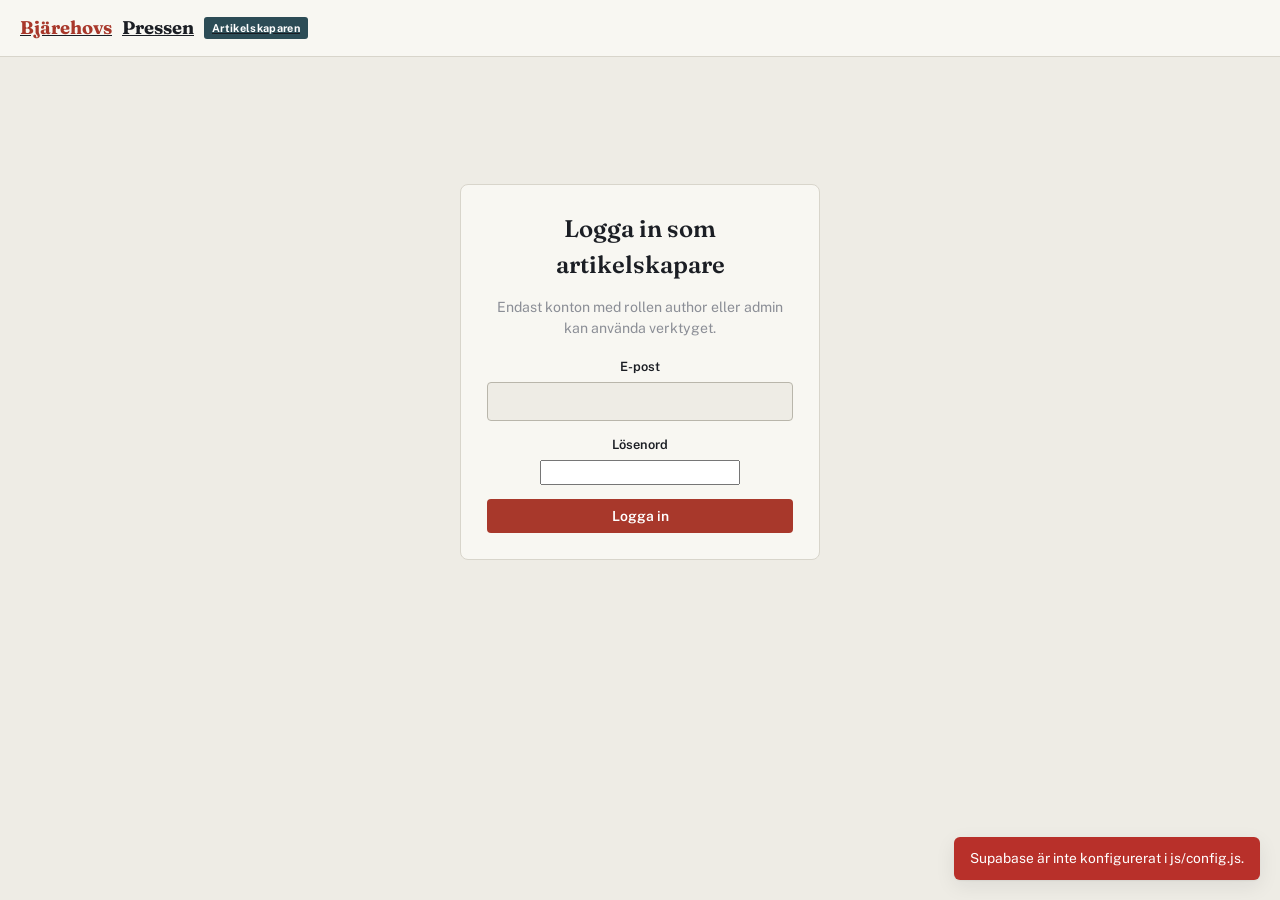
==== creator/index.html @ 05c39773 "Add files via upload" ====
<!DOCTYPE html>
<html lang="sv">
<head>
<meta charset="UTF-8">
<meta name="viewport" content="width=device-width, initial-scale=1">
<title>Artikelskaparen — Bjärehovs Pressen</title>
<meta name="robots" content="noindex">
<link rel="icon" href="data:image/svg+xml,<svg xmlns=%22http://www.w3.org/2000/svg%22 viewBox=%220 0 100 100%22><text y=%22.9em%22 font-size=%2290%22>✍️</text></svg>">
<link rel="stylesheet" href="creator.css">
</head>
<body>

<!-- ============================== TOPBAR ============================== -->
<header class="cr-topbar">
    <a href="index.html" class="cr-brand">
        <span class="mark">Bjärehovs</span> Pressen <span class="tag">Artikelskaparen</span>
    </a>
    <div class="cr-topbar-actions" id="topbarActions">
        <span class="status-pill" id="statusPill"><span class="dot"></span><span id="statusText">Ej ändrat</span></span>
        <button class="btn btn-ghost btn-sm" id="myArticlesBtn">Mina artiklar</button>
        <button class="btn btn-outline btn-sm" id="newArticleBtn">Ny artikel</button>
        <button class="btn btn-outline btn-sm" id="previewBtn">Förhandsgranska</button>
        <button class="btn btn-outline btn-sm" id="saveDraftBtn">Spara utkast</button>
        <button class="btn btn-primary btn-sm" id="publishBtn">Publicera</button>
        <a href="../index.html" class="btn btn-ghost btn-sm">Till sajten</a>
        <button class="icon-btn" id="logoutBtn" title="Logga ut" aria-label="Logga ut">
            <svg viewBox="0 0 24 24" stroke-width="2" stroke-linecap="round"><path d="M9 21H5a2 2 0 01-2-2V5a2 2 0 012-2h4M16 17l5-5-5-5M21 12H9"/></svg>
        </button>
    </div>
</header>

<!-- ============================== GATE: laddar / ej behörig / logga in ============================== -->
<div class="gate-screen hidden" id="gateLoading">
    <h1>Laddar Artikelskaparen…</h1>
</div>

<div class="gate-screen hidden" id="gateDenied">
    <h1>Ingen åtkomst</h1>
    <p>Artikelskaparen är endast till för behöriga artikelskapare (roll <strong>author</strong> eller <strong>admin</strong>). Ditt konto har inte den behörigheten.</p>
    <a href="../index.html" class="btn btn-outline" style="margin-top:10px;">Till Bjärehovs Pressen</a>
</div>

<div class="gate-screen hidden" id="gateLoggedOut">
    <div class="auth-box">
        <h2 style="margin-bottom:4px;">Logga in som artikelskapare</h2>
        <p style="color:var(--cr-ink-faint);font-size:.88rem;margin-bottom:18px;">Endast konton med rollen author eller admin kan använda verktyget.</p>
        <div id="gateAuthError" class="form-error"></div>
        <form id="gateLoginForm">
            <div class="field">
                <label for="gateEmail">E-post</label>
                <input type="text" id="gateEmail" required>
            </div>
            <div class="field">
                <label for="gatePassword">Lösenord</label>
                <input type="password" id="gatePassword" required>
            </div>
            <button type="submit" class="btn btn-primary" style="width:100%;justify-content:center;">Logga in</button>
        </form>
    </div>
</div>

<!-- ============================== HUVUDVY: EDITOR ============================== -->
<div class="cr-shell hidden" id="editorShell">
    <div class="cr-editor-col">
        <div class="panel">
            <input type="text" class="title-input" id="titleInput" placeholder="Skriv rubriken här…" maxlength="200">
            <textarea class="excerpt-input" id="excerptInput" placeholder="Skriv en kort ingress (visas i nyhetskort och sökresultat)…" maxlength="400" rows="2"></textarea>

            <div id="quillEditor"></div>

            <div class="editor-footer-row">
                <span id="wordCount">0 ord · 0 tecken</span>
                <span id="autosaveHint">Autosparas lokalt medan du skriver</span>
            </div>
        </div>
    </div>

    <div class="cr-side-col">
        <div class="panel">
            <h3>Metadata</h3>
            <div class="field">
                <label for="categorySelect">Kategori</label>
                <div class="category-select-grid" id="categoryGrid"></div>
            </div>
            <div class="field">
                <label for="slugInput">Slug (webbadress)</label>
                <div class="slug-row">
                    <input type="text" id="slugInput" placeholder="artikel-titel">
                    <button class="btn btn-ghost btn-sm" id="regenSlugBtn" title="Generera från rubrik" type="button">↻</button>
                </div>
                <div class="field-hint">bjarehovspressen.se/#/artikel/<span id="slugPreview">…</span></div>
            </div>
            <div class="field">
                <label for="publishAtInput">Publiceringstid</label>
                <input type="datetime-local" id="publishAtInput">
                <div class="field-hint">Lämna tomt för att publicera direkt vid publicering.</div>
            </div>
        </div>

        <div class="panel">
            <h3>Omslagsbild</h3>
            <div id="coverPreviewWrap" class="hidden">
                <div class="cover-preview">
                    <img id="coverPreviewImg" src="" alt="">
                    <button class="remove-cover" id="removeCoverBtn" type="button" aria-label="Ta bort bild">✕</button>
                </div>
            </div>
            <label class="cover-drop" id="coverDrop">
                <span id="coverDropLabel">Klicka för att ladda upp omslagsbild (JPG/PNG, max 5 MB)</span>
                <input type="file" id="coverInput" accept="image/*" class="hidden">
            </label>
        </div>

        <div class="panel">
            <h3>Status</h3>
            <div class="field-hint" id="articleStatusLine">Nytt utkast — inte sparat än.</div>
        </div>
    </div>
</div>

<!-- ============================== VY: MINA ARTIKLAR ============================== -->
<div class="cr-shell hidden" id="listShell" style="grid-template-columns:1fr;">
    <div class="panel">
        <h3 id="myArticlesHeading">Mina artiklar</h3>
        <div id="myArticlesList"></div>
    </div>
</div>

<!-- ============================== FÖRHANDSGRANSKNING ============================== -->
<div class="modal-backdrop" id="previewModal">
    <div class="preview-box">
        <div class="preview-topbar">
            <strong>Förhandsgranskning</strong>
            <button class="btn btn-ghost btn-sm" id="closePreviewBtn">Stäng</button>
        </div>
        <div class="preview-content">
            <span class="cat-tag" id="pvCat"><span></span></span>
            <h1 id="pvTitle"></h1>
            <p class="excerpt" id="pvExcerpt"></p>
            <div class="cover hidden" id="pvCoverWrap"><img id="pvCoverImg" src="" alt=""></div>
            <div class="body-content" id="pvBody"></div>
        </div>
    </div>
</div>

<div class="toast-stack" id="toastStack"></div>

<script src="https://cdn.jsdelivr.net/npm/@supabase/supabase-js@2"></script>
<script src="https://cdnjs.cloudflare.com/ajax/libs/quill/1.3.7/quill.min.js"></script>
<script src="../js/config.js"></script>
<script src="creator.js"></script>
</body>
</html>
---- creator/creator.css ----
/* ============================================================================
   ARTIKELSKAPAREN — creator.css
   Delar färgtoken-systemet med publika sajten men med ett redaktionellt,
   verktygsorienterat gränssnitt (arbetsyta, inte nyhetsflöde).
   ========================================================================= */

@import url('https://fonts.googleapis.com/css2?family=Fraunces:ital,opsz,wght@0,9..144,500;0,9..144,600;0,9..144,700&family=Public+Sans:ital,wght@0,400;0,500;0,600;0,700&display=swap');
@import url('https://cdnjs.cloudflare.com/ajax/libs/quill/1.3.7/quill.snow.min.css');

:root {
    --cr-bg: #eeece5;
    --cr-panel: #f8f7f2;
    --cr-ink: #1b1e24;
    --cr-ink-soft: #565a63;
    --cr-ink-faint: #8b8e96;
    --cr-line: #d8d5cb;
    --cr-line-strong: #b9b6ab;
    --cr-red: #a8382b;
    --cr-red-dark: #862c22;
    --cr-sea: #2c4c56;
    --cr-success: #2f7a4f;
    --cr-danger: #b8302a;
    --cr-warn: #b8892f;

    --font-display: 'Fraunces', Georgia, serif;
    --font-ui: 'Public Sans', -apple-system, BlinkMacSystemFont, sans-serif;
    --cr-radius: 4px;
    --cr-shadow: 0 1px 2px rgba(27,30,36,.06), 0 6px 20px rgba(27,30,36,.08);
}

@media (prefers-color-scheme: dark) {
    :root {
        --cr-bg: #121317; --cr-panel: #1b1d22; --cr-ink: #ece9e1;
        --cr-ink-soft: #b0aea7; --cr-ink-faint: #7d7b76;
        --cr-line: #2f3137; --cr-line-strong: #42444b;
        --cr-red: #d9614f; --cr-red-dark: #c24936; --cr-sea: #6fa3af;
        --cr-shadow: 0 1px 2px rgba(0,0,0,.4), 0 8px 24px rgba(0,0,0,.4);
    }
}

* , *::before, *::after { box-sizing: border-box; }
html { scroll-behavior: smooth; }
body {
    margin: 0;
    background: var(--cr-bg);
    color: var(--cr-ink);
    font-family: var(--font-ui);
    line-height: 1.5;
}
h1,h2,h3 { font-family: var(--font-display); margin: 0; font-weight: 600; }
button, input, textarea, select { font-family: inherit; font-size: inherit; color: inherit; }
button { cursor: pointer; }
a { color: inherit; }
:focus-visible { outline: 2px solid var(--cr-sea); outline-offset: 2px; }

/* ---- Topbar ---- */
.cr-topbar {
    position: sticky; top: 0; z-index: 40;
    background: var(--cr-panel);
    border-bottom: 1px solid var(--cr-line);
    display: flex; align-items: center; justify-content: space-between;
    padding: 10px 20px;
    gap: 16px;
    flex-wrap: wrap;
}
.cr-brand {
    display: flex; align-items: center; gap: 10px;
    font-family: var(--font-display); font-weight: 700; font-size: 1.15rem;
}
.cr-brand .mark { color: var(--cr-red); }
.cr-brand .tag {
    font-family: var(--font-ui); font-size: .68rem; font-weight: 700;
    background: var(--cr-sea); color: #fff; padding: 3px 8px; border-radius: 3px;
    letter-spacing: .03em;
}
.cr-topbar-actions { display: flex; align-items: center; gap: 8px; flex-wrap: wrap; }

.status-pill {
    display: inline-flex; align-items: center; gap: 6px;
    font-size: .8rem; color: var(--cr-ink-faint);
    padding: 6px 10px; border-radius: 999px; border: 1px solid var(--cr-line);
}
.status-pill .dot { width: 7px; height: 7px; border-radius: 50%; background: var(--cr-ink-faint); }
.status-pill.saved .dot { background: var(--cr-success); }
.status-pill.saving .dot { background: var(--cr-warn); animation: pulse 1s ease-in-out infinite; }
.status-pill.dirty .dot { background: var(--cr-danger); }
@keyframes pulse { 50% { opacity: .35; } }

.btn {
    display: inline-flex; align-items: center; gap: 6px;
    padding: 8px 14px; border-radius: var(--cr-radius);
    border: 1px solid transparent; font-weight: 600; font-size: .87rem;
    transition: background .15s ease, border-color .15s ease, opacity .15s ease, transform .1s ease;
    white-space: nowrap;
}
.btn:active { transform: translateY(1px); }
.btn:disabled { opacity: .5; cursor: not-allowed; transform: none; }
.btn-primary { background: var(--cr-red); color: #fff; }
.btn-primary:hover:not(:disabled) { background: var(--cr-red-dark); }
.btn-outline { background: transparent; border-color: var(--cr-line-strong); }
.btn-outline:hover:not(:disabled) { border-color: var(--cr-ink); }
.btn-ghost { background: transparent; color: var(--cr-ink-soft); }
.btn-ghost:hover:not(:disabled) { color: var(--cr-ink); background: var(--cr-bg); }
.btn-sm { padding: 6px 10px; font-size: .8rem; }

.icon-btn {
    width: 36px; height: 36px; display: inline-flex; align-items: center; justify-content: center;
    border-radius: 50%; border: 1px solid var(--cr-line); background: var(--cr-panel);
}
.icon-btn svg { width: 17px; height: 17px; stroke: currentColor; fill: none; }
.icon-btn:hover { border-color: var(--cr-line-strong); }

/* ---- Layout ---- */
.cr-shell {
    max-width: 1320px;
    margin: 0 auto;
    padding: 24px 20px 80px;
    display: grid;
    grid-template-columns: 1fr;
    gap: 24px;
}
@media (min-width: 1050px) {
    .cr-shell { grid-template-columns: 1fr 320px; align-items: start; }
}

.cr-editor-col { min-width: 0; }
.cr-side-col { display: flex; flex-direction: column; gap: 18px; position: sticky; top: 76px; }

.panel {
    background: var(--cr-panel);
    border: 1px solid var(--cr-line);
    border-radius: 8px;
    padding: 18px;
}
.panel h3 {
    font-size: .8rem; text-transform: uppercase; letter-spacing: .06em;
    color: var(--cr-ink-faint); font-family: var(--font-ui); margin-bottom: 14px;
}

.field { margin-bottom: 14px; }
.field:last-child { margin-bottom: 0; }
.field label { display: block; font-size: .8rem; font-weight: 600; margin-bottom: 6px; }
.field input[type=text], .field input[type=datetime-local], .field select, .field textarea {
    width: 100%; padding: 9px 11px; border-radius: 4px;
    border: 1px solid var(--cr-line-strong); background: var(--cr-bg); color: var(--cr-ink);
}
.field textarea { resize: vertical; min-height: 64px; }
.field-hint { font-size: .74rem; color: var(--cr-ink-faint); margin-top: 4px; }
.field-count { font-size: .74rem; color: var(--cr-ink-faint); text-align: right; margin-top: 4px; }

.slug-row { display: flex; align-items: center; gap: 6px; }
.slug-row input { flex: 1; }

/* Title input styled like a headline */
.title-input {
    width: 100%;
    border: none; background: transparent;
    font-family: var(--font-display);
    font-size: 2rem; font-weight: 600; line-height: 1.2;
    color: var(--cr-ink);
    padding: 4px 0 10px;
    border-bottom: 2px solid var(--cr-line);
    margin-bottom: 14px;
}
.title-input:focus { outline: none; border-color: var(--cr-sea); }
.title-input::placeholder { color: var(--cr-ink-faint); }

.excerpt-input {
    width: 100%; border: none; background: transparent;
    font-family: var(--font-display); font-style: italic;
    font-size: 1.1rem; color: var(--cr-ink-soft);
    resize: none; min-height: 46px;
    border-bottom: 1px solid var(--cr-line);
    padding-bottom: 12px; margin-bottom: 18px;
}
.excerpt-input:focus { outline: none; border-color: var(--cr-sea); }

/* Quill overrides */
.ql-toolbar.ql-snow {
    border-color: var(--cr-line) !important;
    border-radius: 6px 6px 0 0;
    background: var(--cr-panel);
    position: sticky;
    top: 60px;
    z-index: 10;
}
.ql-container.ql-snow {
    border-color: var(--cr-line) !important;
    border-radius: 0 0 6px 6px;
    font-family: var(--font-ui);
    font-size: 1.02rem;
    background: var(--cr-panel);
    min-height: 420px;
}
.ql-editor { min-height: 420px; color: var(--cr-ink); }
.ql-editor.ql-blank::before { color: var(--cr-ink-faint); font-style: normal; }
.ql-snow .ql-stroke { stroke: var(--cr-ink-soft); }
.ql-snow .ql-fill { fill: var(--cr-ink-soft); }
.ql-snow .ql-picker { color: var(--cr-ink-soft); }
.ql-snow.ql-toolbar button:hover, .ql-snow .ql-toolbar button:hover,
.ql-snow.ql-toolbar button.ql-active, .ql-snow .ql-toolbar button.ql-active { color: var(--cr-red); }
.ql-snow.ql-toolbar button:hover .ql-stroke, .ql-snow .ql-toolbar button.ql-active .ql-stroke { stroke: var(--cr-red); }

.editor-footer-row {
    display: flex; justify-content: space-between; align-items: center;
    margin-top: 10px; font-size: .78rem; color: var(--cr-ink-faint); flex-wrap: wrap; gap: 6px;
}

/* Cover image */
.cover-drop {
    border: 1.5px dashed var(--cr-line-strong);
    border-radius: 6px;
    padding: 16px;
    text-align: center;
    color: var(--cr-ink-faint);
    font-size: .84rem;
    cursor: pointer;
    transition: border-color .15s ease;
}
.cover-drop:hover { border-color: var(--cr-sea); }
.cover-preview {
    width: 100%; aspect-ratio: 16/9; border-radius: 6px; overflow: hidden;
    background: var(--cr-bg); margin-bottom: 10px; position: relative;
}
.cover-preview img { width: 100%; height: 100%; object-fit: cover; }
.cover-preview .remove-cover {
    position: absolute; top: 6px; right: 6px;
    background: rgba(0,0,0,.6); color: #fff; border-radius: 50%;
    width: 26px; height: 26px; display: flex; align-items: center; justify-content: center;
}

.category-select-grid { display: grid; grid-template-columns: 1fr 1fr; gap: 6px; }
.cat-radio {
    display: flex; align-items: center; gap: 6px;
    padding: 7px 9px; border: 1px solid var(--cr-line); border-radius: 4px;
    font-size: .82rem; cursor: pointer;
}
.cat-radio input { accent-color: var(--cr-sea); }
.cat-radio.checked { border-color: var(--cr-sea); background: color-mix(in srgb, var(--cr-sea) 10%, transparent); }

/* Mina artiklar */
.article-list-item {
    display: flex; align-items: center; justify-content: space-between; gap: 10px;
    padding: 11px 4px; border-bottom: 1px solid var(--cr-line);
    font-size: .86rem;
}
.article-list-item:last-child { border-bottom: none; }
.ali-title { font-weight: 600; margin-bottom: 3px; }
.ali-meta { color: var(--cr-ink-faint); font-size: .76rem; }
.status-badge {
    font-size: .7rem; font-weight: 700; padding: 2px 8px; border-radius: 999px;
    text-transform: uppercase; letter-spacing: .03em; flex-shrink: 0;
}
.status-badge.draft { background: color-mix(in srgb, var(--cr-warn) 18%, transparent); color: var(--cr-warn); }
.status-badge.published { background: color-mix(in srgb, var(--cr-success) 18%, transparent); color: var(--cr-success); }
.status-badge.archived { background: color-mix(in srgb, var(--cr-ink-faint) 20%, transparent); color: var(--cr-ink-faint); }

/* Access denied / gate */
.gate-screen {
    min-height: 70vh; display: flex; flex-direction: column; align-items: center; justify-content: center;
    text-align: center; padding: 40px 20px; gap: 10px;
}
.gate-screen h1 { font-size: 1.6rem; }
.gate-screen p { color: var(--cr-ink-soft); max-width: 44ch; }

/* Modal: preview */
.modal-backdrop {
    position: fixed; inset: 0; background: rgba(15,15,15,.6);
    display: none; align-items: flex-start; justify-content: center;
    padding: 4vh 16px; z-index: 200; overflow-y: auto;
}
.modal-backdrop.open { display: flex; }
.preview-box {
    width: 100%; max-width: 780px; background: var(--cr-panel);
    border-radius: 8px; box-shadow: var(--cr-shadow); padding: 0;
    margin-bottom: 4vh;
}
.preview-topbar {
    display: flex; justify-content: space-between; align-items: center;
    padding: 14px 20px; border-bottom: 1px solid var(--cr-line);
}
.preview-topbar strong { font-size: .82rem; text-transform: uppercase; letter-spacing: .05em; color: var(--cr-ink-faint); }
.preview-content { padding: 28px 32px 40px; }
.preview-content .cat-tag {
    display: inline-flex; align-items: center; gap: 6px; font-size: .76rem; font-weight: 700; margin-bottom: 12px;
}
.preview-content .cat-tag::before { content:""; width: 8px; height: 8px; border-radius: 50%; background: var(--cr-red); }
.preview-content h1 { font-size: 2rem; margin-bottom: 10px; }
.preview-content .excerpt { font-family: var(--font-display); font-style: italic; color: var(--cr-ink-soft); font-size: 1.1rem; margin-bottom: 18px; }
.preview-content .cover { aspect-ratio: 16/9; border-radius: 6px; overflow: hidden; background: var(--cr-bg); margin-bottom: 20px; }
.preview-content .cover img { width: 100%; height: 100%; object-fit: cover; }
.preview-content .body-content { font-size: 1.05rem; line-height: 1.75; }
.preview-content .body-content img { border-radius: 4px; margin: 1.2em 0; max-width: 100%; }
.preview-content .body-content blockquote { border-left: 3px solid var(--cr-red); padding-left: 1em; font-style: italic; color: var(--cr-ink-soft); }

/* Login gate form (reuse simple styling) */
.auth-box { max-width: 360px; margin: 60px auto; background: var(--cr-panel); border: 1px solid var(--cr-line); border-radius: 8px; padding: 26px; }
.form-error { color: var(--cr-danger); font-size: .84rem; margin-bottom: 10px; display: none; }
.form-error.show { display: block; }

/* Toasts (shared pattern) */
.toast-stack { position: fixed; bottom: 20px; right: 20px; display: flex; flex-direction: column; gap: 10px; z-index: 300; }
.toast { background: var(--cr-ink); color: var(--cr-bg); padding: 11px 16px; border-radius: 6px; font-size: .86rem; box-shadow: var(--cr-shadow); }
.toast.error { background: var(--cr-danger); color: #fff; }
.toast.success { background: var(--cr-success); color: #fff; }

.hidden { display: none !important; }
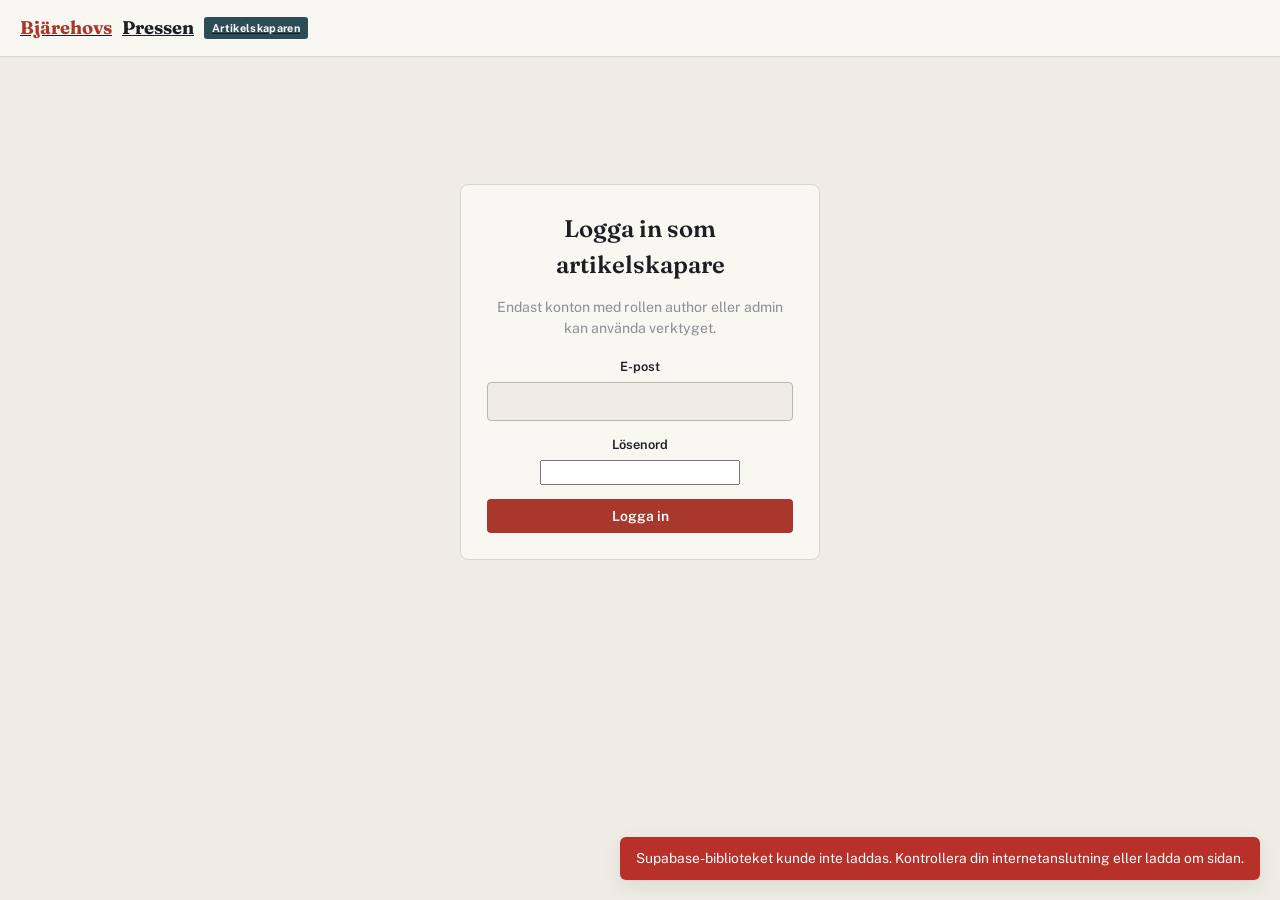
==== commit 5bddb7db: "Add files via upload" ====
--- a/creator/index.html
+++ b/creator/index.html
@@ -18,6 +18,7 @@
     <div class="cr-topbar-actions" id="topbarActions">
         <span class="status-pill" id="statusPill"><span class="dot"></span><span id="statusText">Ej ändrat</span></span>
         <button class="btn btn-ghost btn-sm" id="myArticlesBtn">Mina artiklar</button>
+        <button class="btn btn-ghost btn-sm hidden" id="adminUsersBtn">Användare</button>
         <button class="btn btn-outline btn-sm" id="newArticleBtn">Ny artikel</button>
         <button class="btn btn-outline btn-sm" id="previewBtn">Förhandsgranska</button>
         <button class="btn btn-outline btn-sm" id="saveDraftBtn">Spara utkast</button>
@@ -126,6 +127,20 @@
     </div>
 </div>
 
+<!-- ============================== VY: ANVÄNDARE (ADMIN) ============================== -->
+<div class="cr-shell hidden" id="adminShell" style="grid-template-columns:1fr;">
+    <div class="panel">
+        <h3>Användare</h3>
+        <p class="field-hint" style="margin-top:-6px;margin-bottom:14px;">
+            Ändra vilka konton som är läsare, artikelskapare eller admin. Du kan inte ändra din egen roll här.
+        </p>
+        <div class="field" style="max-width:320px;">
+            <input type="text" id="userSearchInput" placeholder="Sök på namn…">
+        </div>
+        <div id="usersList"></div>
+    </div>
+</div>
+
 <!-- ============================== FÖRHANDSGRANSKNING ============================== -->
 <div class="modal-backdrop" id="previewModal">
     <div class="preview-box">
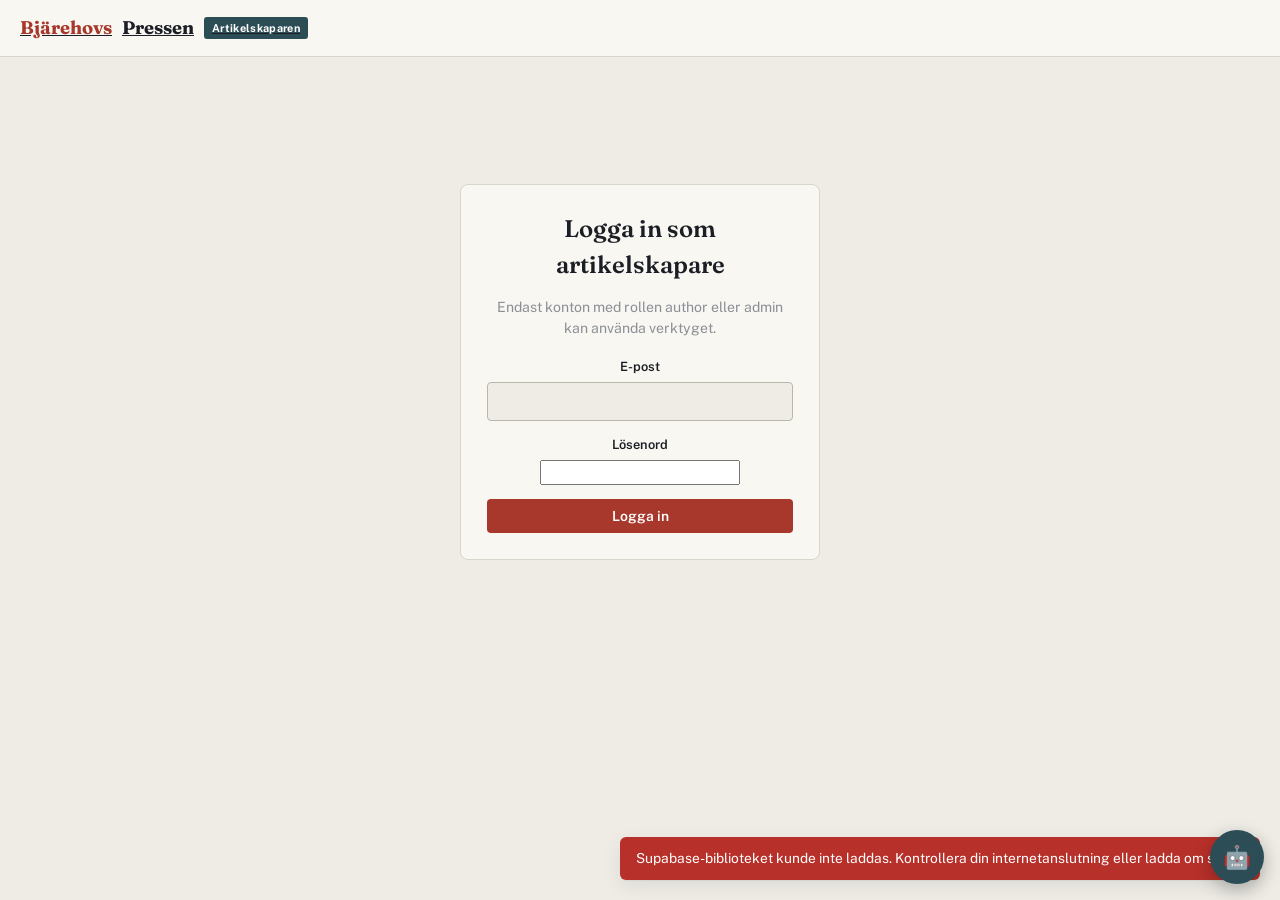
==== commit af60113b: "Add files via upload" ====
--- a/creator/index.html
+++ b/creator/index.html
@@ -160,6 +160,41 @@
 
 <div class="toast-stack" id="toastStack"></div>
 
+<!-- ============================== AI-ASSISTENT ============================== -->
+<button class="ai-fab" id="aiAssistantFab" title="Öppna AI-assistenten" aria-label="Öppna AI-assistenten">🤖</button>
+<div class="ai-panel hidden" id="aiAssistantPanel">
+    <div class="ai-panel-head">
+        <span>🤖 AI-assistent</span>
+        <div style="display:flex;gap:6px;">
+            <a href="https://anchors-arcade.github.io/Ai-Assistant/" target="_blank" rel="noopener" class="icon-btn" title="Öppna i ny flik" style="width:30px;height:30px;">↗</a>
+            <button class="icon-btn" id="aiAssistantClose" title="Stäng" style="width:30px;height:30px;">✕</button>
+        </div>
+    </div>
+    <iframe id="aiAssistantFrame" src="" loading="lazy" title="AI-assistent"></iframe>
+</div>
+<script>
+(function () {
+    var fab = document.getElementById("aiAssistantFab");
+    var panel = document.getElementById("aiAssistantPanel");
+    var closeBtn = document.getElementById("aiAssistantClose");
+    var frame = document.getElementById("aiAssistantFrame");
+    var AI_URL = "https://anchors-arcade.github.io/Ai-Assistant/";
+    function openPanel() {
+        if (!frame.src) frame.src = AI_URL;
+        panel.classList.remove("hidden");
+        fab.setAttribute("aria-expanded", "true");
+    }
+    function closePanel() {
+        panel.classList.add("hidden");
+        fab.setAttribute("aria-expanded", "false");
+    }
+    fab.addEventListener("click", function () {
+        panel.classList.contains("hidden") ? openPanel() : closePanel();
+    });
+    closeBtn.addEventListener("click", closePanel);
+})();
+</script>
+
 <script src="https://cdn.jsdelivr.net/npm/@supabase/supabase-js@2"></script>
 <script src="https://cdnjs.cloudflare.com/ajax/libs/quill/1.3.7/quill.min.js"></script>
 <script src="../js/config.js"></script>
--- a/creator/creator.css
+++ b/creator/creator.css
@@ -46,6 +46,7 @@
     color: var(--cr-ink);
     font-family: var(--font-ui);
     line-height: 1.5;
+    overflow-x: hidden;
 }
 h1,h2,h3 { font-family: var(--font-display); margin: 0; font-weight: 600; }
 button, input, textarea, select { font-family: inherit; font-size: inherit; color: inherit; }
@@ -243,6 +244,7 @@
     display: flex; align-items: center; justify-content: space-between; gap: 10px;
     padding: 11px 4px; border-bottom: 1px solid var(--cr-line);
     font-size: .86rem;
+    flex-wrap: wrap;
 }
 .article-list-item:last-child { border-bottom: none; }
 .ali-title { font-weight: 600; margin-bottom: 3px; }
@@ -254,6 +256,12 @@
 .status-badge.draft { background: color-mix(in srgb, var(--cr-warn) 18%, transparent); color: var(--cr-warn); }
 .status-badge.published { background: color-mix(in srgb, var(--cr-success) 18%, transparent); color: var(--cr-success); }
 .status-badge.archived { background: color-mix(in srgb, var(--cr-ink-faint) 20%, transparent); color: var(--cr-ink-faint); }
+
+@media (max-width: 540px) {
+    .article-list-item { flex-direction: column; align-items: stretch; }
+    .article-list-item > div:last-child { display: flex; flex-wrap: wrap; gap: 8px; }
+    .article-list-item .role-select { flex: 1; min-width: 0; }
+}
 
 /* Access denied / gate */
 .gate-screen {
@@ -305,3 +313,41 @@
 .toast.success { background: var(--cr-success); color: #fff; }
 
 .hidden { display: none !important; }
+
+/* ============================== AI-ASSISTENT-WIDGET ============================== */
+.ai-fab {
+    position: fixed; right: 16px; bottom: 16px; z-index: 400;
+    width: 54px; height: 54px; border-radius: 50%;
+    background: var(--cr-sea); color: #fff; border: none;
+    font-size: 1.4rem; box-shadow: 0 6px 18px rgba(0,0,0,.25);
+    display: flex; align-items: center; justify-content: center;
+    cursor: pointer;
+}
+.ai-fab:hover { background: var(--cr-sea-light, var(--cr-sea)); }
+
+.ai-panel {
+    position: fixed; z-index: 400; inset: 0;
+    background: var(--cr-bg);
+    display: flex; flex-direction: column;
+}
+.ai-panel.hidden { display: none; }
+
+@media (min-width: 640px) {
+    .ai-panel {
+        inset: auto 16px 82px auto;
+        width: min(380px, calc(100vw - 32px));
+        height: min(560px, calc(100vh - 110px));
+        border: 1px solid var(--cr-line-strong);
+        border-radius: var(--cr-radius, 8px);
+        box-shadow: 0 12px 32px rgba(0,0,0,.28);
+        overflow: hidden;
+    }
+}
+
+.ai-panel-head {
+    display: flex; align-items: center; justify-content: space-between;
+    padding: 10px 14px; border-bottom: 1px solid var(--cr-line);
+    font-weight: 700; background: var(--cr-panel);
+    padding-top: max(10px, env(safe-area-inset-top, 0px));
+}
+.ai-panel iframe { flex: 1; width: 100%; border: none; background: #fff; }
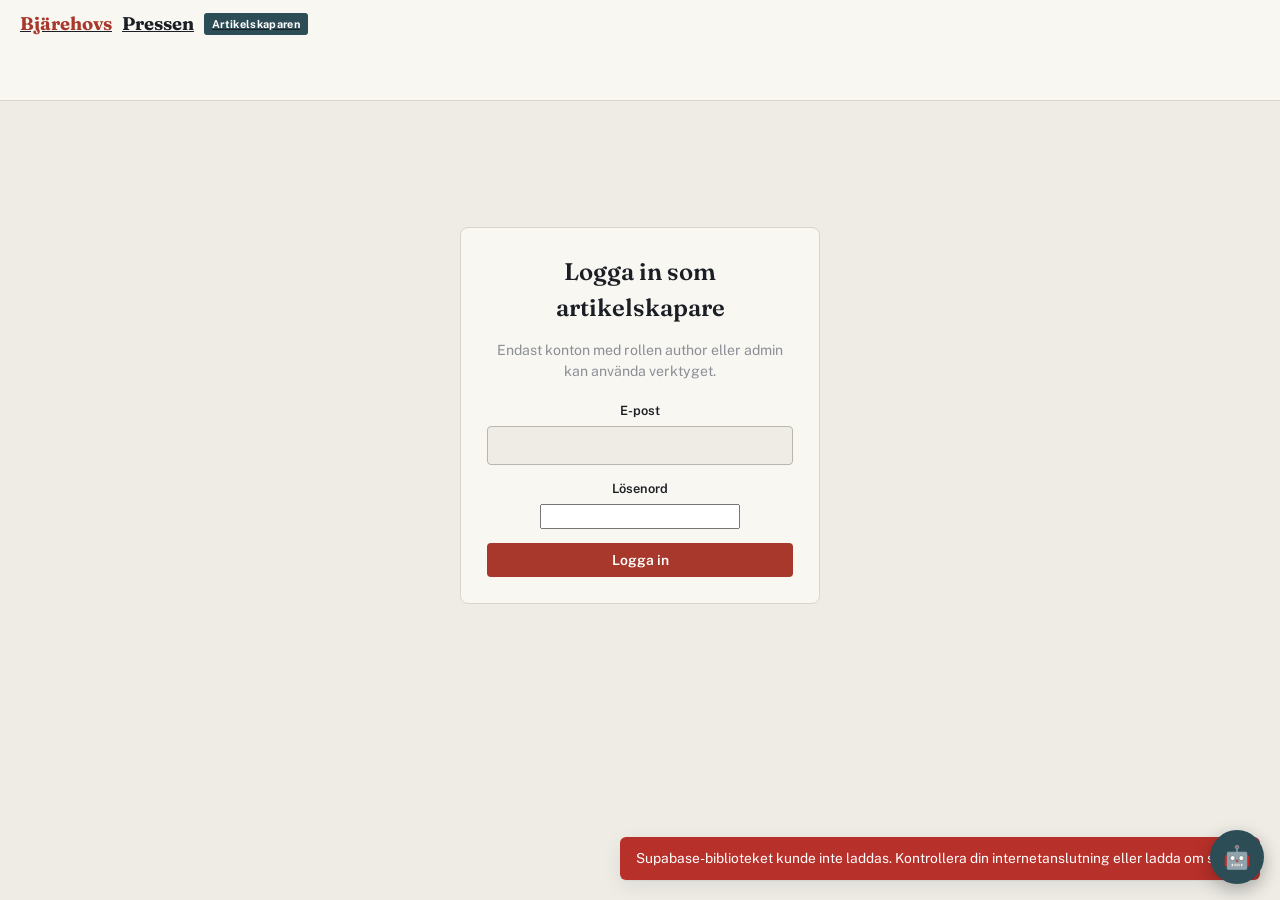
==== commit 81671d6f: "Add files via upload" ====
--- a/creator/index.html
+++ b/creator/index.html
@@ -18,6 +18,9 @@
     <div class="cr-topbar-actions" id="topbarActions">
         <span class="status-pill" id="statusPill"><span class="dot"></span><span id="statusText">Ej ändrat</span></span>
         <button class="btn btn-ghost btn-sm" id="myArticlesBtn">Mina artiklar</button>
+        <button class="btn btn-ghost btn-sm" id="tipsInboxBtn">💡 Tips</button>
+        <button class="btn btn-ghost btn-sm" id="galleryManagerBtn">📸 Galleri</button>
+        <button class="btn btn-ghost btn-sm" id="statsBtn">📈 Statistik</button>
         <button class="btn btn-ghost btn-sm hidden" id="adminUsersBtn">Användare</button>
         <button class="btn btn-outline btn-sm" id="newArticleBtn">Ny artikel</button>
         <button class="btn btn-outline btn-sm" id="previewBtn">Förhandsgranska</button>
@@ -115,6 +118,24 @@
         <div class="panel">
             <h3>Status</h3>
             <div class="field-hint" id="articleStatusLine">Nytt utkast — inte sparat än.</div>
+            <div class="field field-checkbox" style="margin-top:12px;">
+                <label><input type="checkbox" id="isBreakingInput"> 🔴 Markera som Breaking News</label>
+            </div>
+            <div class="field field-checkbox">
+                <label><input type="checkbox" id="isLiveInput"> 📰 Live-artikel (tidsstämplade uppdateringar)</label>
+            </div>
+        </div>
+
+        <div class="panel hidden" id="liveComposerPanel">
+            <h3>🔴 Live-uppdateringar</h3>
+            <div class="field-hint" style="margin-bottom:10px;">Spara artikeln (utkast eller publicerad) innan du lägger till uppdateringar.</div>
+            <form id="liveUpdateForm">
+                <div class="field">
+                    <textarea id="liveUpdateInput" maxlength="500" placeholder="T.ex. 14:17 – Bjärehov gör mål!" rows="2"></textarea>
+                </div>
+                <button type="submit" class="btn btn-outline btn-sm" id="liveUpdateSubmitBtn">Lägg till uppdatering</button>
+            </form>
+            <div id="liveUpdateList" style="margin-top:12px;"></div>
         </div>
     </div>
 </div>
@@ -124,6 +145,45 @@
     <div class="panel">
         <h3 id="myArticlesHeading">Mina artiklar</h3>
         <div id="myArticlesList"></div>
+    </div>
+</div>
+
+<!-- ============================== VY: TIPS-INKORG ============================== -->
+<div class="cr-shell hidden" id="tipsShell" style="grid-template-columns:1fr;">
+    <div class="panel">
+        <h3>💡 Nyhetstips</h3>
+        <div id="tipsList"></div>
+    </div>
+</div>
+
+<!-- ============================== VY: BILDGALLERI-HANTERING ============================== -->
+<div class="cr-shell hidden" id="galleryShell" style="grid-template-columns:1fr;">
+    <div class="panel">
+        <h3>📸 Bildgalleri</h3>
+        <form id="newGalleryForm" style="display:flex;gap:10px;flex-wrap:wrap;align-items:flex-end;margin-bottom:18px;">
+            <div class="field" style="flex:1;min-width:200px;margin-bottom:0;">
+                <label for="galleryTitleInput">Titel</label>
+                <input type="text" id="galleryTitleInput" placeholder="T.ex. Bjärehovs idrottsdag 2026" maxlength="200" required>
+            </div>
+            <div class="field" style="flex:2;min-width:220px;margin-bottom:0;">
+                <label for="galleryDescInput">Beskrivning</label>
+                <input type="text" id="galleryDescInput" placeholder="Kort beskrivning (valfritt)" maxlength="300">
+            </div>
+            <button type="submit" class="btn btn-primary btn-sm">Skapa galleri</button>
+        </form>
+        <div id="galleryManagerList"></div>
+    </div>
+</div>
+
+<!-- ============================== VY: STATISTIKDASHBOARD ============================== -->
+<div class="cr-shell hidden" id="statsShell" style="grid-template-columns:1fr;">
+    <div class="panel">
+        <h3>📈 Statistik</h3>
+        <div class="stats-grid" id="statsSummaryGrid"></div>
+        <h4 style="margin:20px 0 10px;">Visningar per dag (senaste 14 dagarna)</h4>
+        <div class="stats-bar-chart" id="statsBarChart"></div>
+        <h4 style="margin:20px 0 10px;">Mest lästa denna vecka</h4>
+        <div id="statsTopList"></div>
     </div>
 </div>
 
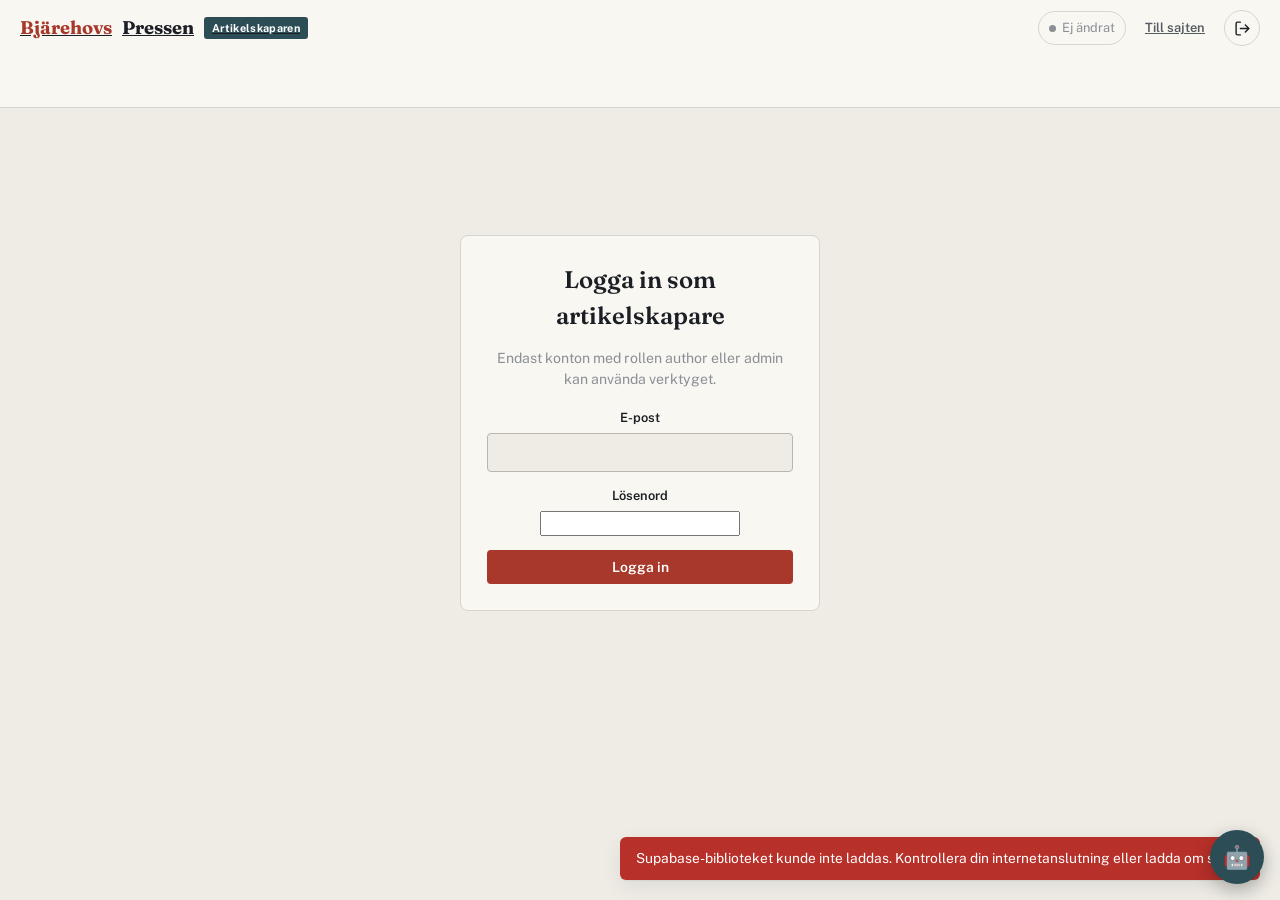
==== commit 11633c54: "Add files via upload" ====
--- a/creator/index.html
+++ b/creator/index.html
@@ -6,30 +6,40 @@
 <title>Artikelskaparen — Bjärehovs Pressen</title>
 <meta name="robots" content="noindex">
 <link rel="icon" href="data:image/svg+xml,<svg xmlns=%22http://www.w3.org/2000/svg%22 viewBox=%220 0 100 100%22><text y=%22.9em%22 font-size=%2290%22>✍️</text></svg>">
+<link rel="stylesheet" href="https://cdnjs.cloudflare.com/ajax/libs/leaflet/1.9.4/leaflet.min.css">
 <link rel="stylesheet" href="creator.css">
 </head>
 <body>
 
 <!-- ============================== TOPBAR ============================== -->
 <header class="cr-topbar">
-    <a href="index.html" class="cr-brand">
-        <span class="mark">Bjärehovs</span> Pressen <span class="tag">Artikelskaparen</span>
-    </a>
-    <div class="cr-topbar-actions" id="topbarActions">
-        <span class="status-pill" id="statusPill"><span class="dot"></span><span id="statusText">Ej ändrat</span></span>
-        <button class="btn btn-ghost btn-sm" id="myArticlesBtn">Mina artiklar</button>
-        <button class="btn btn-ghost btn-sm" id="tipsInboxBtn">💡 Tips</button>
-        <button class="btn btn-ghost btn-sm" id="galleryManagerBtn">📸 Galleri</button>
-        <button class="btn btn-ghost btn-sm" id="statsBtn">📈 Statistik</button>
-        <button class="btn btn-ghost btn-sm hidden" id="adminUsersBtn">Användare</button>
-        <button class="btn btn-outline btn-sm" id="newArticleBtn">Ny artikel</button>
-        <button class="btn btn-outline btn-sm" id="previewBtn">Förhandsgranska</button>
-        <button class="btn btn-outline btn-sm" id="saveDraftBtn">Spara utkast</button>
-        <button class="btn btn-primary btn-sm" id="publishBtn">Publicera</button>
-        <a href="../index.html" class="btn btn-ghost btn-sm">Till sajten</a>
-        <button class="icon-btn" id="logoutBtn" title="Logga ut" aria-label="Logga ut">
-            <svg viewBox="0 0 24 24" stroke-width="2" stroke-linecap="round"><path d="M9 21H5a2 2 0 01-2-2V5a2 2 0 012-2h4M16 17l5-5-5-5M21 12H9"/></svg>
-        </button>
+    <div class="cr-topbar-top">
+        <a href="index.html" class="cr-brand">
+            <span class="mark">Bjärehovs</span> Pressen <span class="tag">Artikelskaparen</span>
+        </a>
+        <div class="cr-topbar-meta">
+            <span class="status-pill" id="statusPill"><span class="dot"></span><span id="statusText">Ej ändrat</span></span>
+            <a href="../index.html" class="btn btn-ghost btn-sm">Till sajten</a>
+            <button class="icon-btn" id="logoutBtn" title="Logga ut" aria-label="Logga ut">
+                <svg viewBox="0 0 24 24" stroke-width="2" stroke-linecap="round"><path d="M9 21H5a2 2 0 01-2-2V5a2 2 0 012-2h4M16 17l5-5-5-5M21 12H9"/></svg>
+            </button>
+        </div>
+    </div>
+    <div class="cr-topbar-bottom" id="topbarActions">
+        <div class="cr-tabs">
+            <button class="cr-tab" id="myArticlesBtn">Mina artiklar</button>
+            <button class="cr-tab" id="tipsInboxBtn">💡 Tips</button>
+            <button class="cr-tab" id="galleryManagerBtn">📸 Galleri</button>
+            <button class="cr-tab" id="pollsManagerBtn">📊 Omröstningar</button>
+            <button class="cr-tab" id="statsBtn">📈 Statistik</button>
+            <button class="cr-tab hidden" id="adminUsersBtn">Användare</button>
+        </div>
+        <div class="cr-workflow">
+            <button class="btn btn-outline btn-sm" id="newArticleBtn">Ny artikel</button>
+            <button class="btn btn-outline btn-sm" id="previewBtn">Förhandsgranska</button>
+            <button class="btn btn-outline btn-sm" id="saveDraftBtn">Spara utkast</button>
+            <button class="btn btn-primary btn-sm" id="publishBtn">Publicera</button>
+        </div>
     </div>
 </header>
 
@@ -99,6 +109,44 @@
                 <input type="datetime-local" id="publishAtInput">
                 <div class="field-hint">Lämna tomt för att publicera direkt vid publicering.</div>
             </div>
+            <div class="field">
+                <label for="deleteAtInput">🗑️ Radera automatiskt vid</label>
+                <input type="datetime-local" id="deleteAtInput">
+                <div class="quick-delete-row">
+                    <input type="number" id="deleteAfterMinInput" min="1" step="1" placeholder="t.ex. 30">
+                    <button type="button" class="btn btn-ghost btn-sm" id="setDeleteAfterMinBtn">Radera om X min</button>
+                    <button type="button" class="btn btn-ghost btn-sm" id="clearDeleteAtBtn">Rensa</button>
+                </div>
+                <div class="field-hint">Artikeln tas bort automatiskt (även från publika sajten) vid den valda tidpunkten. Lämna tomt om den inte ska raderas automatiskt.</div>
+            </div>
+        </div>
+
+        <div class="panel">
+            <h3>📍 Plats (Bjärehov-kartan)</h3>
+            <div class="field-hint" style="margin-bottom:10px;">Klicka på kartan där händelsen finns/skedde för att sätta platsen — den visas då på <a href="../index.html#/karta" target="_blank">Bjärehov-kartan</a> på startsidan. Lämna tomt om artikeln inte hör till en specifik plats.</div>
+            <div id="locationPickerMap"></div>
+            <div class="location-quickfill" style="margin-top:10px;">
+                <button type="button" class="btn btn-ghost btn-sm" id="useSchoolCoordsBtn">Använd Bjärehovskolan</button>
+                <button type="button" class="btn btn-ghost btn-sm" id="clearCoordsBtn">Rensa plats</button>
+            </div>
+
+            <details style="margin-top:14px;">
+                <summary style="cursor:pointer;font-size:.82rem;color:var(--bp-ink-faint,#888);">Avancerat: sätt plats via länk, Plus Code eller koordinater</summary>
+                <div class="field" style="margin-top:10px;">
+                    <label for="mapLinkInput">Google Maps/Earth-länk eller Plus Code</label>
+                    <input type="text" id="mapLinkInput" placeholder="T.ex. en full Maps/Earth-länk, eller en Plus Code som P2CC+6G">
+                    <div class="field-hint">Förkortade länkar (maps.app.goo.gl) går inte att läsa av direkt — öppna den i webbläsaren först och klistra in adressen därifrån. Korta Plus Codes (utan de första tecknen) tolkas utifrån Bjärehovsområdet.</div>
+                    <button type="button" class="btn btn-ghost btn-sm" id="useMapLinkBtn" style="margin-top:6px;">Använd</button>
+                </div>
+                <div class="field">
+                    <label for="latInput">Latitud</label>
+                    <input type="text" id="latInput" placeholder="T.ex. 55.72061" inputmode="decimal">
+                </div>
+                <div class="field">
+                    <label for="lngInput">Longitud</label>
+                    <input type="text" id="lngInput" placeholder="T.ex. 13.02144" inputmode="decimal">
+                </div>
+            </details>
         </div>
 
         <div class="panel">
@@ -124,6 +172,7 @@
             <div class="field field-checkbox">
                 <label><input type="checkbox" id="isLiveInput"> 📰 Live-artikel (tidsstämplade uppdateringar)</label>
             </div>
+            <button type="button" class="btn btn-danger btn-sm hidden" id="deleteArticleBtn" style="margin-top:14px;width:100%;justify-content:center;">🗑️ Radera artikel</button>
         </div>
 
         <div class="panel hidden" id="liveComposerPanel">
@@ -172,6 +221,37 @@
             <button type="submit" class="btn btn-primary btn-sm">Skapa galleri</button>
         </form>
         <div id="galleryManagerList"></div>
+    </div>
+</div>
+
+<!-- ============================== VY: OMRÖSTNINGAR ============================== -->
+<div class="cr-shell hidden" id="pollsShell" style="grid-template-columns:1fr;">
+    <div class="panel">
+        <h3>📊 Ny omröstning</h3>
+        <div class="field">
+            <label for="pollQuestionInput">Fråga</label>
+            <input type="text" id="pollQuestionInput" placeholder="T.ex. Vilken skolmat ska vi ha oftare?" maxlength="200">
+        </div>
+        <div class="field">
+            <label for="pollDescInput">Beskrivning (valfritt)</label>
+            <input type="text" id="pollDescInput" placeholder="Kort förklaring (valfritt)" maxlength="500">
+        </div>
+        <div class="field">
+            <label>Svarsalternativ</label>
+            <div id="pollOptionsList">
+                <div class="poll-option-row"><input type="text" class="poll-option-input" placeholder="Alternativ 1" maxlength="120"></div>
+                <div class="poll-option-row"><input type="text" class="poll-option-input" placeholder="Alternativ 2" maxlength="120"></div>
+            </div>
+            <button type="button" class="btn btn-ghost btn-sm" id="addPollOptionBtn">+ Lägg till alternativ</button>
+        </div>
+        <div class="field field-checkbox">
+            <label><input type="checkbox" id="pollFeaturedInput"> ⭐ Visa som "Veckans omröstning" på startsidan</label>
+        </div>
+        <button type="button" class="btn btn-primary btn-sm" id="createPollBtn">Skapa och publicera</button>
+    </div>
+    <div class="panel">
+        <h3>Alla omröstningar</h3>
+        <div id="pollsManagerList"></div>
     </div>
 </div>
 
@@ -257,6 +337,7 @@
 
 <script src="https://cdn.jsdelivr.net/npm/@supabase/supabase-js@2"></script>
 <script src="https://cdnjs.cloudflare.com/ajax/libs/quill/1.3.7/quill.min.js"></script>
+<script src="https://cdnjs.cloudflare.com/ajax/libs/leaflet/1.9.4/leaflet.min.js"></script>
 <script src="../js/config.js"></script>
 <script src="creator.js"></script>
 </body>
--- a/creator/creator.css
+++ b/creator/creator.css
@@ -59,29 +59,79 @@
     position: sticky; top: 0; z-index: 40;
     background: var(--cr-panel);
     border-bottom: 1px solid var(--cr-line);
+    display: flex;
+    flex-direction: column;
+}
+.cr-topbar-top {
     display: flex; align-items: center; justify-content: space-between;
+    gap: 12px;
     padding: 10px 20px;
-    gap: 16px;
-    flex-wrap: wrap;
 }
 .cr-brand {
     display: flex; align-items: center; gap: 10px;
-    font-family: var(--font-display); font-weight: 700; font-size: 1.15rem;
-}
+    font-family: var(--font-display); font-weight: 700; font-size: clamp(1rem, 3vw, 1.15rem);
+    flex: 1; min-width: 0; overflow: hidden; white-space: nowrap;
+}
+.cr-brand > * { overflow: hidden; text-overflow: ellipsis; }
 .cr-brand .mark { color: var(--cr-red); }
 .cr-brand .tag {
     font-family: var(--font-ui); font-size: .68rem; font-weight: 700;
     background: var(--cr-sea); color: #fff; padding: 3px 8px; border-radius: 3px;
     letter-spacing: .03em;
-}
-.cr-topbar-actions { display: flex; align-items: center; gap: 8px; flex-wrap: wrap; }
+    flex-shrink: 0;
+}
+.cr-topbar-meta { display: flex; align-items: center; gap: 8px; flex-shrink: 0; }
+
+.cr-topbar-bottom {
+    display: flex; align-items: center; justify-content: space-between;
+    gap: 14px;
+    padding: 8px 20px 10px;
+    border-top: 1px solid var(--cr-line);
+    flex-wrap: wrap;
+}
+.cr-tabs {
+    display: flex; gap: 4px;
+    overflow-x: auto;
+    -webkit-overflow-scrolling: touch;
+    scrollbar-width: none;
+    flex: 1; min-width: 0;
+}
+.cr-tabs::-webkit-scrollbar { display: none; }
+.cr-tab {
+    flex: 0 0 auto;
+    background: transparent; border: 1px solid transparent;
+    padding: 7px 12px; border-radius: 999px;
+    font-size: .84rem; font-weight: 600; color: var(--cr-ink-soft);
+    white-space: nowrap;
+    transition: background .15s ease, color .15s ease;
+}
+.cr-tab:hover { background: var(--cr-bg); color: var(--cr-ink); }
+
+.cr-workflow { display: flex; gap: 8px; flex-shrink: 0; }
+
+@media (max-width: 699.98px) {
+    .cr-topbar-top { padding: 10px 16px; }
+    .cr-topbar-bottom { flex-direction: column; align-items: stretch; padding: 8px 16px 10px; gap: 8px; }
+    .cr-workflow {
+        overflow-x: auto; -webkit-overflow-scrolling: touch; scrollbar-width: none;
+        flex-wrap: nowrap; padding-bottom: 2px;
+    }
+    .cr-workflow::-webkit-scrollbar { display: none; }
+    .cr-workflow .btn { flex: 0 0 auto; }
+}
+
+@media (max-width: 479.98px) {
+    .cr-brand .tag { display: none; }
+}
 
 .status-pill {
     display: inline-flex; align-items: center; gap: 6px;
     font-size: .8rem; color: var(--cr-ink-faint);
     padding: 6px 10px; border-radius: 999px; border: 1px solid var(--cr-line);
-}
-.status-pill .dot { width: 7px; height: 7px; border-radius: 50%; background: var(--cr-ink-faint); }
+    flex-shrink: 0;
+    white-space: nowrap;
+}
+.status-pill .dot { width: 7px; height: 7px; border-radius: 50%; background: var(--cr-ink-faint); flex-shrink: 0; }
 .status-pill.saved .dot { background: var(--cr-success); }
 .status-pill.saving .dot { background: var(--cr-warn); animation: pulse 1s ease-in-out infinite; }
 .status-pill.dirty .dot { background: var(--cr-danger); }
@@ -102,6 +152,8 @@
 .btn-outline:hover:not(:disabled) { border-color: var(--cr-ink); }
 .btn-ghost { background: transparent; color: var(--cr-ink-soft); }
 .btn-ghost:hover:not(:disabled) { color: var(--cr-ink); background: var(--cr-bg); }
+.btn-danger { background: var(--cr-danger); color: #fff; }
+.btn-danger:hover:not(:disabled) { background: var(--cr-red-dark); }
 .btn-sm { padding: 6px 10px; font-size: .8rem; }
 
 .icon-btn {
@@ -125,7 +177,7 @@
 }
 
 .cr-editor-col { min-width: 0; }
-.cr-side-col { display: flex; flex-direction: column; gap: 18px; position: sticky; top: 76px; }
+.cr-side-col { display: flex; flex-direction: column; gap: 18px; position: sticky; top: 112px; }
 
 .panel {
     background: var(--cr-panel);
@@ -151,6 +203,12 @@
 
 .slug-row { display: flex; align-items: center; gap: 6px; }
 .slug-row input { flex: 1; }
+
+.quick-delete-row { display: flex; align-items: center; gap: 6px; margin-top: 8px; flex-wrap: wrap; }
+.quick-delete-row input[type=number] {
+    width: 90px; padding: 7px 8px; border-radius: var(--cr-radius);
+    border: 1px solid var(--cr-line-strong); background: var(--cr-bg); color: var(--cr-ink);
+}
 
 /* Title input styled like a headline */
 .title-input {
@@ -351,3 +409,67 @@
     padding-top: max(10px, env(safe-area-inset-top, 0px));
 }
 .ai-panel iframe { flex: 1; width: 100%; border: none; background: #fff; }
+
+/* Plats (Bjärehov-kartan) + Omröstningar */
+.location-quickfill { display: flex; gap: 8px; flex-wrap: wrap; }
+#locationPickerMap { height: 260px; border-radius: 10px; overflow: hidden; border: 1px solid var(--border, #333); cursor: crosshair; }
+.poll-option-row { display: flex; gap: 8px; align-items: center; margin-bottom: 8px; }
+.poll-option-row input { flex: 1; }
+.tip-item {
+    background: var(--cr-bg);
+    border: 1px solid var(--cr-line);
+    border-radius: 8px;
+    padding: 12px 14px;
+    margin-bottom: 10px;
+}
+.tip-item .tip-meta { font-size: .78rem; color: var(--cr-ink-faint); margin-top: 6px; display: flex; gap: 10px; align-items: center; flex-wrap: wrap; }
+
+/* ---------------------------------------------------------------------------
+   TIPS / STATISTIK / DIVERSE — saknades tidigare (klasserna fanns bara i
+   huvudsajtens styles.css, som Artikelskaparen inte laddar)
+   ------------------------------------------------------------------------ */
+.field-checkbox label { display: flex; align-items: center; gap: 8px; font-weight: 500; font-size: 0.9rem; }
+
+.tip-item {
+    background: var(--cr-panel);
+    border: 1px solid var(--cr-line);
+    border-radius: 10px;
+    padding: 12px 14px;
+    margin-bottom: 10px;
+}
+.tip-item .tip-meta { font-size: 0.78rem; color: var(--cr-ink-faint); margin-top: 6px; display: flex; gap: 10px; align-items: center; flex-wrap: wrap; }
+.tip-item.is-read { opacity: 0.6; }
+
+.stats-grid {
+    display: grid;
+    grid-template-columns: repeat(auto-fit, minmax(140px, 1fr));
+    gap: 12px;
+    margin-bottom: 20px;
+}
+.stats-card {
+    background: var(--cr-panel);
+    border: 1px solid var(--cr-line);
+    border-radius: 10px;
+    padding: 14px 16px;
+    text-align: center;
+}
+.stats-card .num { font-size: 1.6rem; font-weight: 800; display: block; }
+.stats-card .label { font-size: 0.78rem; color: var(--cr-ink-faint); }
+
+.stats-bar-chart {
+    display: flex;
+    align-items: flex-end;
+    gap: 6px;
+    height: 140px;
+    padding: 10px 4px 0;
+    border-bottom: 1px solid var(--cr-line);
+}
+.stats-bar-chart .bar-col { flex: 1; display: flex; flex-direction: column; align-items: center; justify-content: flex-end; height: 100%; }
+.stats-bar-chart .bar { width: 100%; background: var(--cr-sea); border-radius: 3px 3px 0 0; min-height: 2px; }
+.stats-bar-chart .bar-label { font-size: 0.65rem; color: var(--cr-ink-faint); margin-top: 4px; white-space: nowrap; }
+
+.location-quickfill { margin-top: 8px; }
+
+@media (max-width: 599.98px) {
+    .stats-grid { grid-template-columns: repeat(2, 1fr); }
+}
